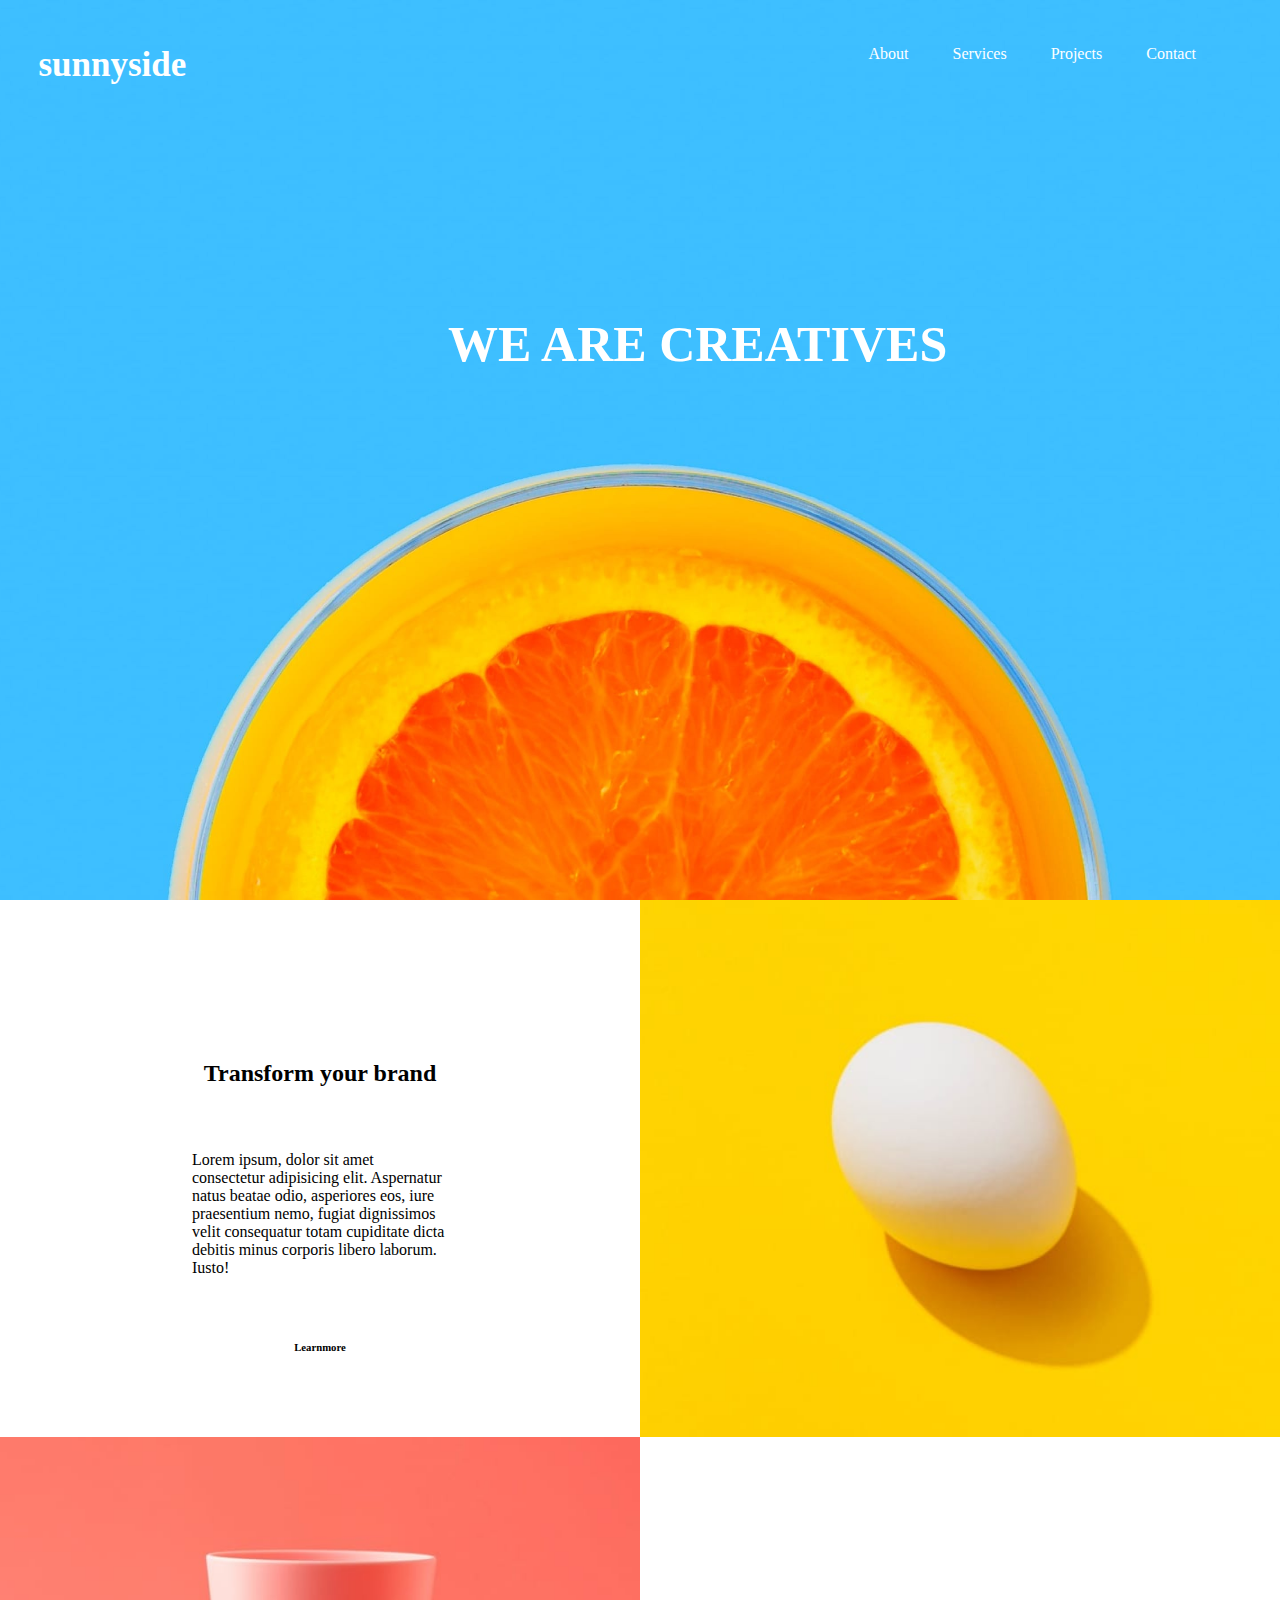
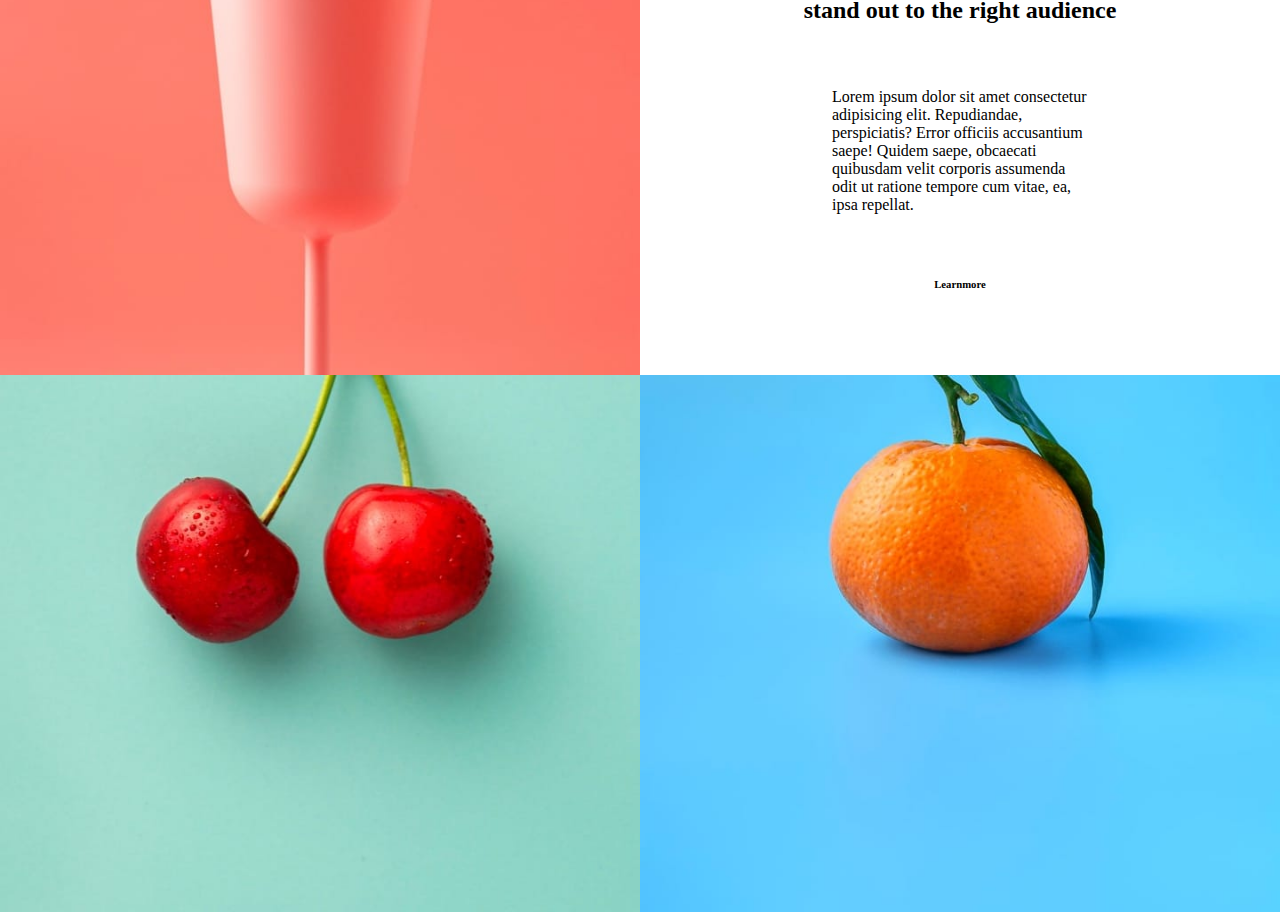
==== sunnyside/index.html @ 714a6fec "add" ====
<!DOCTYPE html>
<html lang="en">
<head>
    <meta charset="UTF-8">
    <meta name="viewport" content="width=device-width, initial-scale=1.0">
    <title>Document</title>
    <link rel="stylesheet" href="./css/style.css">
</head>
<body>
    <!-- page1 -->
    <div class="page1"><img class="img1" src="./pics/image-header.jpg" alt=""></div>
   <div class="nav">
    <h2 class="head1">sunnyside</h2>
    <div class="list">
        <a id="list" href="">About</a>
        <a id="list" href="">Services</a>
        <a id="list" href="">Projects</a>
        <a id="list" href="">Contact</a>
    </div>
    <h1 class="head2">WE ARE CREATIVES</h1>
   </div>
   <!--  -->
   <!-- grid -->
    <div class="parent">
        <div class="child1"><h2 class="head3">Transform your brand</h2>
        <p>Lorem ipsum, dolor sit amet consectetur adipisicing elit. Aspernatur natus beatae odio, asperiores eos, iure praesentium nemo, fugiat dignissimos velit consequatur totam cupiditate dicta debitis minus corporis libero laborum. Iusto!</p>
        <h6 class="head4">Learnmore</h6>
        </div>
        <div class="child2"><img class="img2" src="./pics/image-transform.jpg" alt=""></div>
        <div class="child3"><img class="img3" src="./pics/image-stand-out.jpg" alt=""></div>
        <div class="child4"><h2 class="head5">stand out to the right audience</h2>
        <p>Lorem ipsum dolor sit amet consectetur adipisicing elit. Repudiandae, perspiciatis? Error officiis accusantium saepe! Quidem saepe, obcaecati quibusdam velit corporis assumenda odit ut ratione tempore cum vitae, ea, ipsa repellat.</p>
        <h6 class="head6">Learnmore</h6>
        </div>
        <div class="child5"><img class="img4" src="./pics/image-graphic-design.jpg" alt=""></div>
        <div class="child6"><img class="img5" src="./pics/image-photography.jpg" alt=""></div>
    </div>
</body>
</html>
---- sunnyside/css/style.css ----
*{
    margin: 0;
    padding: 0;
}
.page1{
    width: 100%;
    height: 100vh;
    position: relative;
    flex-wrap: wrap;
}
.img1{
    width: 100%;
    height: 100vh;
    object-fit: cover ;
}
/* navbar */
.head1{
    position: absolute;
    top: 5%;
    left: 3%;
    font-size: 35px;
    color: white;
}
.list{
    position: absolute;
    top: 5%;
    right: 5%;
    flex-wrap: wrap;
}
a{
    padding: 20px;
    text-decoration: none;
    color: white;
    transition: .3s;
    flex-wrap: wrap;
}
a:hover{
    background-color: white;
    color: black;
    border-radius: 13px;
    transition: .3s;
}
.head2{
    position: absolute;
    top: 35%;
    left: 35%;
    font-size: 50px;
    color: white;
}
/*  */
/* grid */
.parent{
    width: 100%;
    height: 100%;
    display: grid;
    grid-template-columns: repeat(2,50%);
    flex-wrap: wrap;
}
.child2,.child1,.child3,.child4,.child5,.child6{
    width: 100%;
    height: 100%;
}
.img2{
    width: 100%;
    height: 100%;
}
.img3{
    width: 100%;
    height: 100%;
}
.img4{
    width: 100%;
    height: 100%;
}
.img5{
    width: 100%;
    height: 100%;
}
.head3{
    text-align: center;
    padding-top: 25%;
}
p{
    width: 40%;
    padding-left: 30%;
    padding-top: 10%;
}
.head4{
    padding-top: 10%;
    text-align: center;
}
.head5{
    text-align: center;
    padding-top: 25%;
}
.head6{
    padding-top: 10%;
    text-align: center;
}
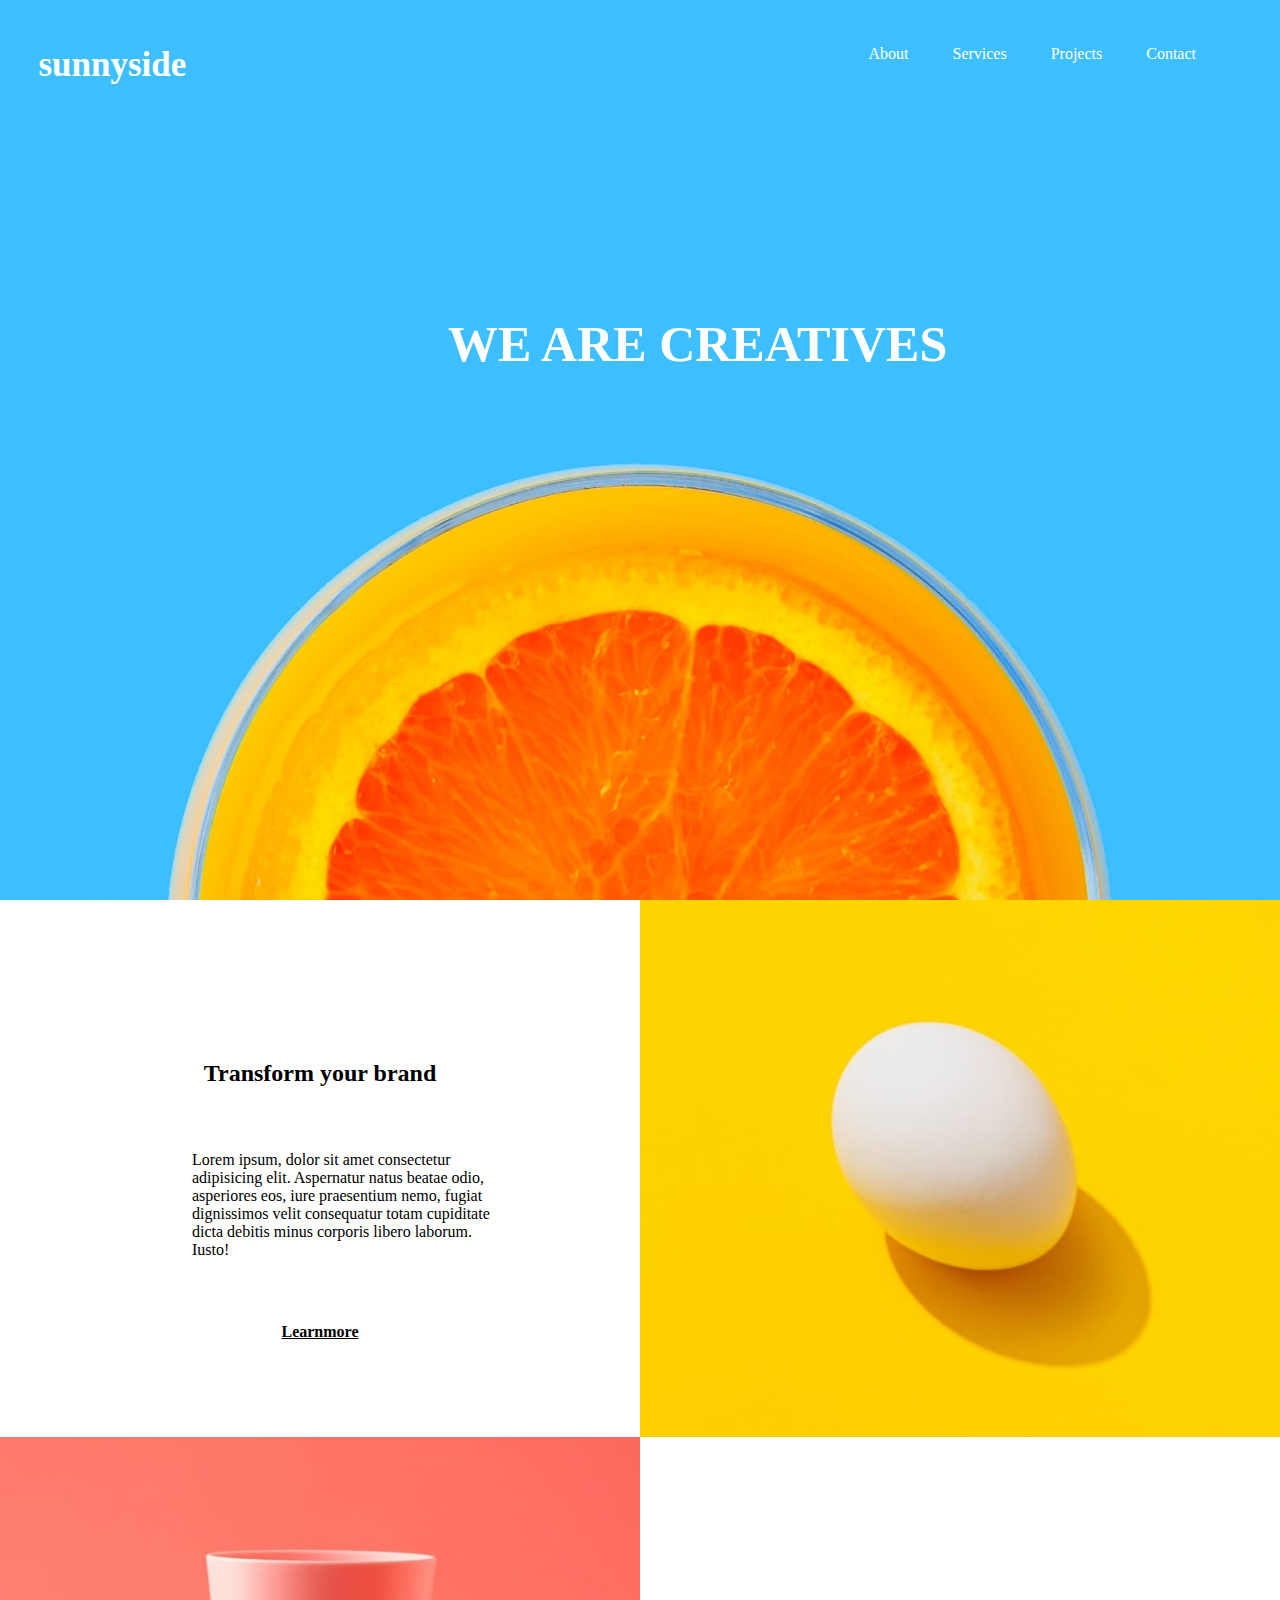
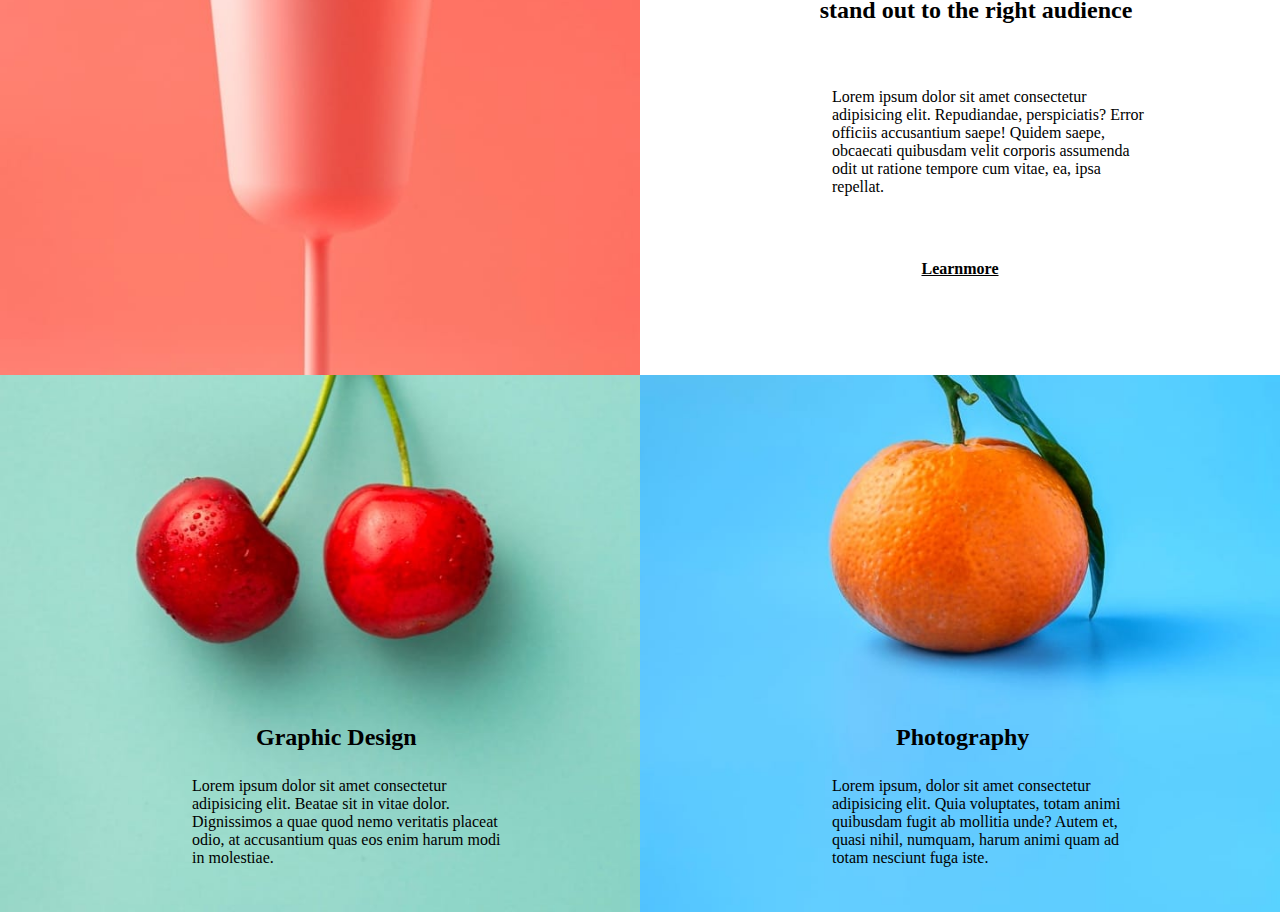
==== commit a4c65cfd: "add" ====
--- a/sunnyside/index.html
+++ b/sunnyside/index.html
@@ -24,16 +24,23 @@
     <div class="parent">
         <div class="child1"><h2 class="head3">Transform your brand</h2>
         <p>Lorem ipsum, dolor sit amet consectetur adipisicing elit. Aspernatur natus beatae odio, asperiores eos, iure praesentium nemo, fugiat dignissimos velit consequatur totam cupiditate dicta debitis minus corporis libero laborum. Iusto!</p>
-        <h6 class="head4">Learnmore</h6>
+        <h4 class="head4"><u>Learnmore</u></h4>
         </div>
         <div class="child2"><img class="img2" src="./pics/image-transform.jpg" alt=""></div>
         <div class="child3"><img class="img3" src="./pics/image-stand-out.jpg" alt=""></div>
         <div class="child4"><h2 class="head5">stand out to the right audience</h2>
         <p>Lorem ipsum dolor sit amet consectetur adipisicing elit. Repudiandae, perspiciatis? Error officiis accusantium saepe! Quidem saepe, obcaecati quibusdam velit corporis assumenda odit ut ratione tempore cum vitae, ea, ipsa repellat.</p>
-        <h6 class="head6">Learnmore</h6>
+        <h4 class="head6"><u>Learnmore</u></h4>
         </div>
-        <div class="child5"><img class="img4" src="./pics/image-graphic-design.jpg" alt=""></div>
-        <div class="child6"><img class="img5" src="./pics/image-photography.jpg" alt=""></div>
+        <div class="child5"><img class="img4" src="./pics/image-graphic-design.jpg" alt="">
+        <h2 class="head7">Graphic Design</h2>
+        <p class="para">Lorem ipsum dolor sit amet consectetur adipisicing elit. Beatae sit in vitae dolor. Dignissimos a quae quod nemo veritatis placeat odio, at accusantium quas eos enim harum modi in molestiae.</p>
+        </div>
+        <div class="child6"><img class="img5" src="./pics/image-photography.jpg" alt="">
+        <h2 class="head8">Photography</h2>
+        <p class="para">Lorem ipsum, dolor sit amet consectetur adipisicing elit. Quia voluptates, totam animi quibusdam fugit ab mollitia unde? Autem et, quasi nihil, numquam, harum animi quam ad totam nesciunt fuga iste.</p>
+        </div>
     </div>
+    <!--  -->
 </body>
 </html>--- a/sunnyside/css/style.css
+++ b/sunnyside/css/style.css
@@ -81,7 +81,7 @@
     padding-top: 25%;
 }
 p{
-    width: 40%;
+    width: 50%;
     padding-left: 30%;
     padding-top: 10%;
 }
@@ -92,13 +92,31 @@
 .head5{
     text-align: center;
     padding-top: 25%;
+    padding-left: 5%;
 }
 .head6{
     padding-top: 10%;
     text-align: center;
 }
+.child5,.child6{
+    position: relative;
+}
+.head7{
+    position: absolute;
+    top: 65%;
+    left: 40%;
+}
+.para{
+    position: absolute;
+    top: 63% ;
+    left: %;
+}
+.head8{
+    position: absolute;
+    top: 65%;
+    left: 40%;
+}
+/*  */
 
 
 
-
-
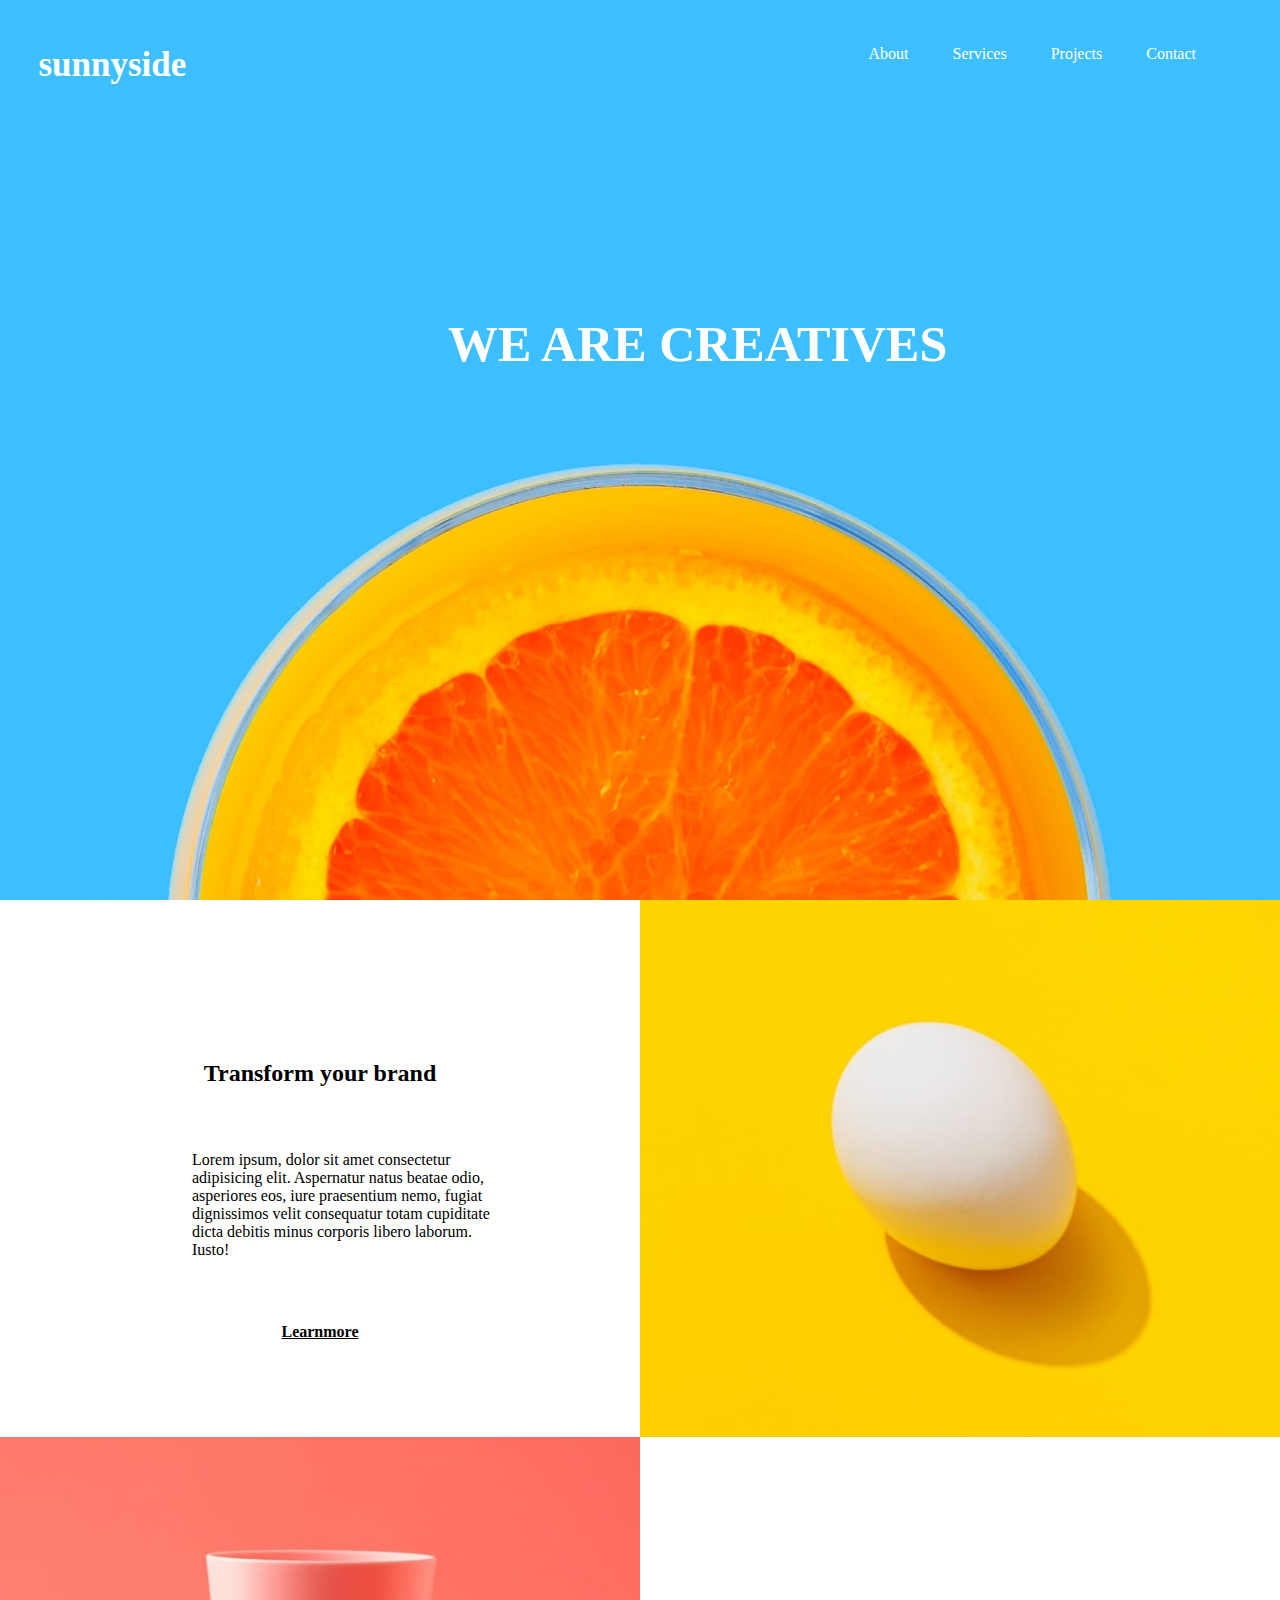
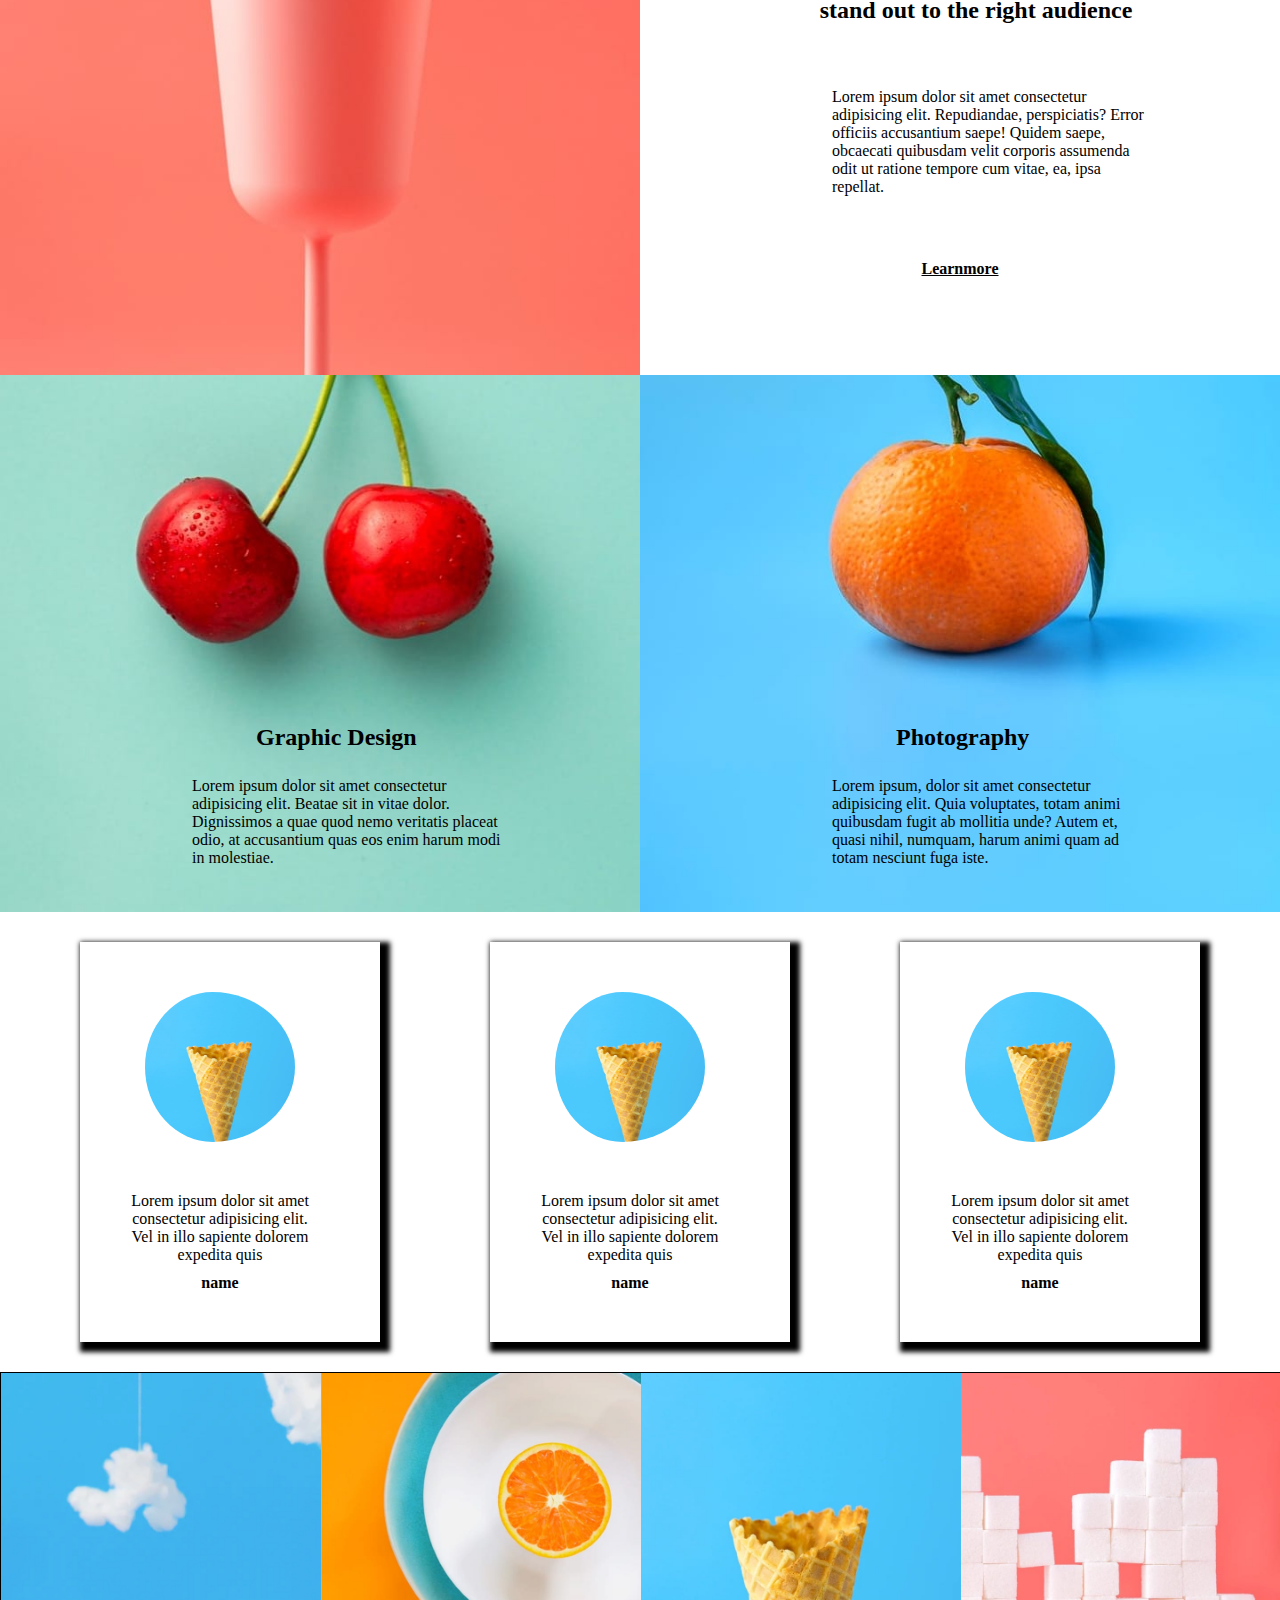
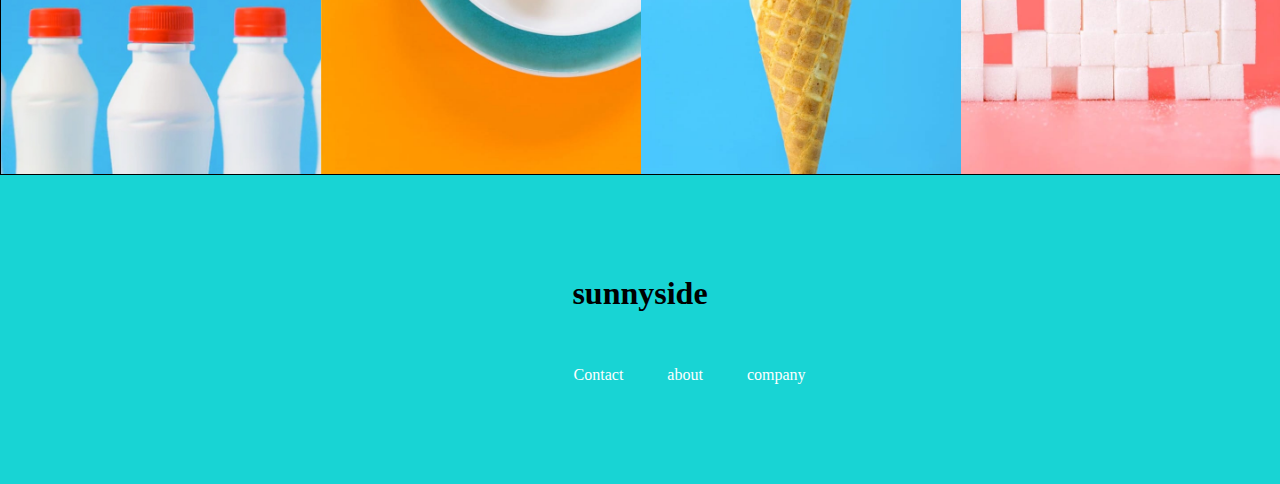
==== commit d3043950: "add" ====
--- a/sunnyside/index.html
+++ b/sunnyside/index.html
@@ -42,5 +42,43 @@
         </div>
     </div>
     <!--  -->
+    <!-- staff -->
+     <div class="father">
+        <div class="card">
+            <div class="staff"><img class="img6" src="./pics/image-gallery-cone.jpg" alt=""></div>
+            <div class="content">Lorem ipsum dolor sit amet consectetur adipisicing elit. Vel in illo sapiente dolorem expedita quis 
+                <h4 class="head9">name</h4>
+            </div>
+        </div>
+        <div class="card">
+            <div class="staff"><img class="img6" src="./pics/image-gallery-cone.jpg" alt=""></div>
+            <div class="content">Lorem ipsum dolor sit amet consectetur adipisicing elit. Vel in illo sapiente dolorem expedita quis 
+                <h4 class="head9">name</h4>
+            </div>
+        </div>
+        <div class="card">
+            <div class="staff"><img class="img6" src="./pics/image-gallery-cone.jpg" alt=""></div>
+            <div class="content">Lorem ipsum dolor sit amet consectetur adipisicing elit. Vel in illo sapiente dolorem expedita quis 
+                <h4 class="head9">name</h4>
+            </div>
+        </div>
+    </div>
+    <!--  -->
+    <!-- 4img -->
+     <div class="images">
+        <div class="son1"><img class="img7" src="./pics/image-gallery-milkbottles.jpg" alt=""></div>
+        <div class="son2"><img class="img8" src="./pics/image-gallery-orange.jpg" alt=""></div>
+        <div class="son3"><img class="img9" src="./pics/image-gallery-cone.jpg" alt=""></div>
+        <div class="son4"><img class="img0" src="./pics/image-gallery-sugarcubes.jpg" alt=""></div>
+     </div>
+     <!--  -->
+     <!-- end -->
+      <div class="end"><h1 class="head0">sunnyside</h1>
+    <div class="bar">
+        <a id="bar" href="">Contact</a>
+        <a id="bar" href="">about</a>
+        <a id="bar" href="">company</a>
+    </div>
+    </div>
 </body>
 </html>--- a/sunnyside/css/style.css
+++ b/sunnyside/css/style.css
@@ -117,6 +117,59 @@
     left: 40%;
 }
 /*  */
+/* staff */
+.father{
+    display: flex;
+    flex-direction: row;
+    justify-content: space-evenly;
+    flex-wrap: wrap;
+}
+.card{
+    width: 300px;
+    height: 400px;
+    margin: 30px;
+    box-shadow: 5px 5px 5px 5px;
+}
+.staff{
+    width: 100%;
+    height: 50%;
 
+}
+.img6{
+    width: 150px;
+    height: 150px;
+    border-radius: 100%;
+    padding: 50px;
+    padding-left: 65px;
+}
+.content{
+    width: 60%;
+    padding: 50px;
+    text-align: center;
+}
+.head9{
+    padding: 10px;
+}
+.images{
+    width: 100%;
+    height: 100%;
+    display: grid;
+    grid-template-columns: repeat(4,25%);
+    border: 1px solid;
+}
+.img7,.img8,.img9,.img0{
+    width: 100%;
+    height: 100%;
+}
+.end{
+    background-color: rgb(24, 212, 212);
+    padding: 100px;
+}
+.head0{
+    text-align: center;
 
-
+}
+.bar{
+    padding-left: 42%;
+    padding-top: 5%;
+}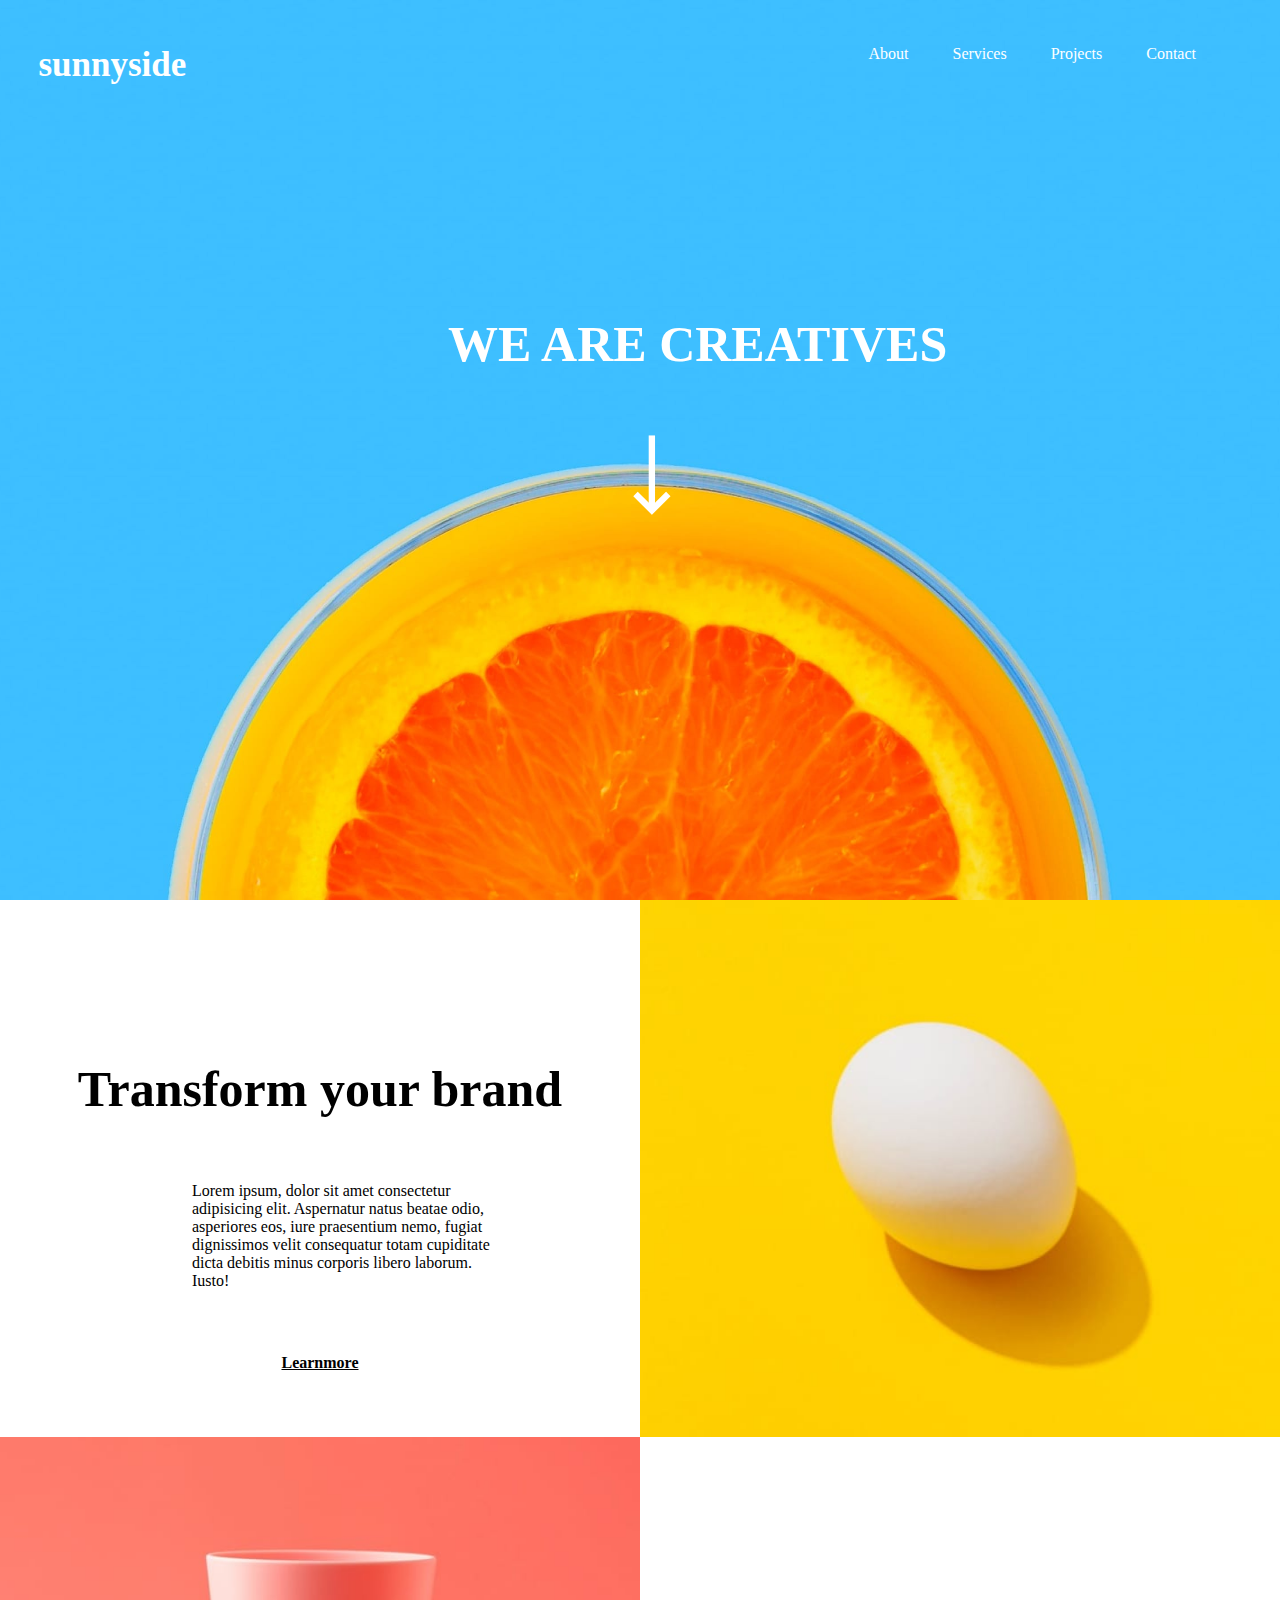
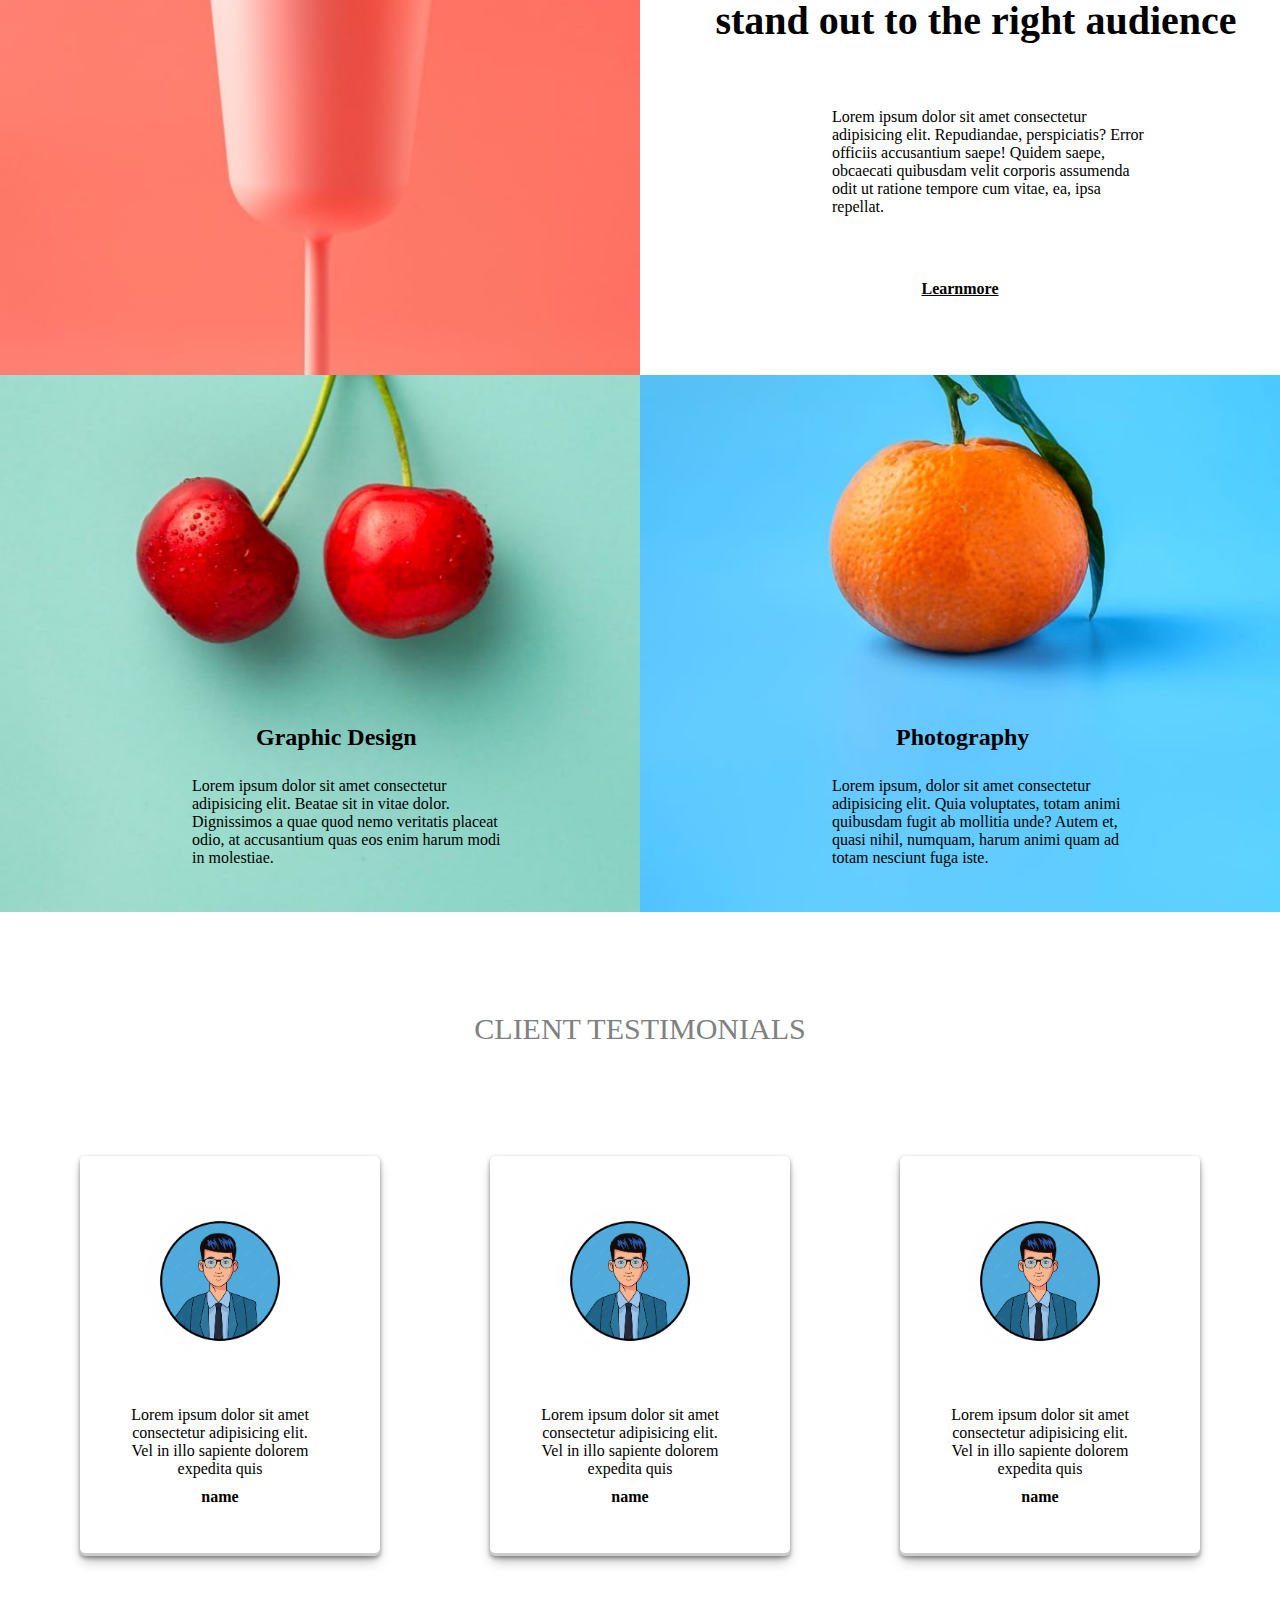
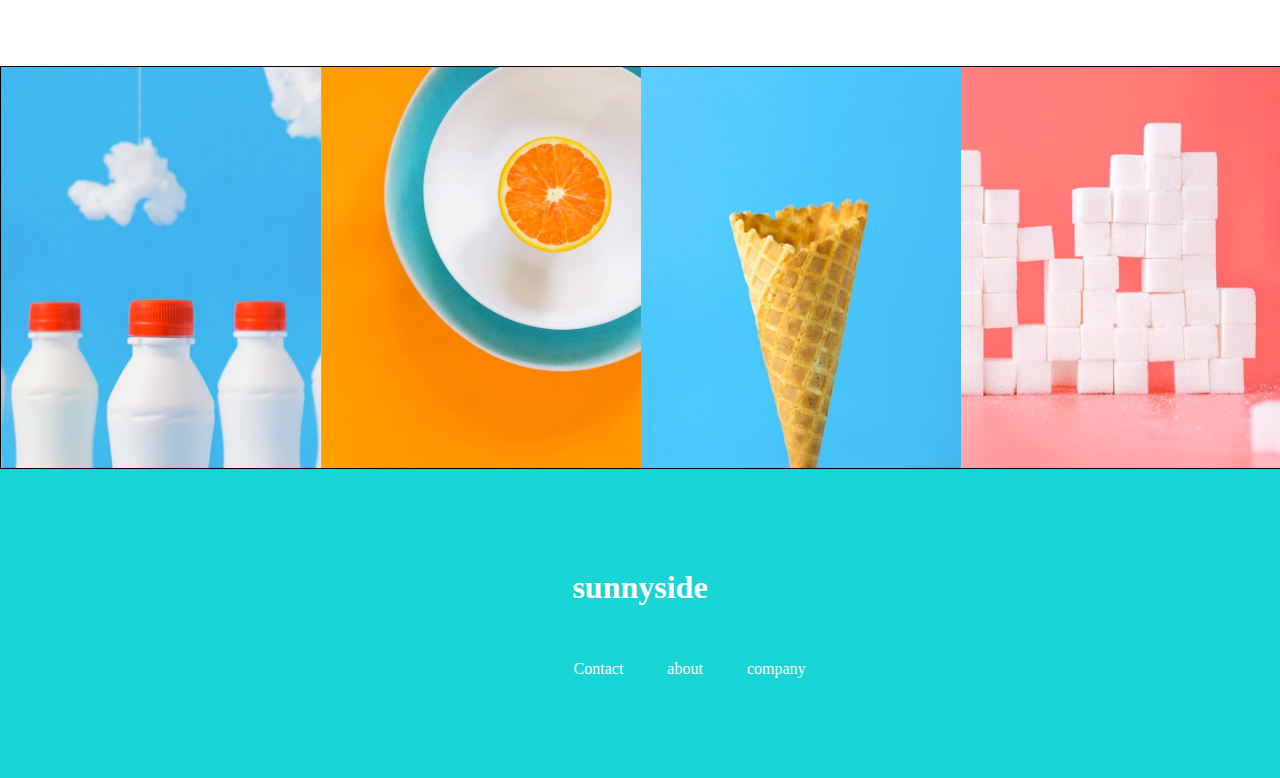
==== commit b3db7a50: "add" ====
--- a/sunnyside/index.html
+++ b/sunnyside/index.html
@@ -4,11 +4,16 @@
     <meta charset="UTF-8">
     <meta name="viewport" content="width=device-width, initial-scale=1.0">
     <title>Document</title>
+    <link rel="stylesheet" href="https://fonts.googleapis.com/css2?family=Material+Symbols+Outlined:opsz,wght,FILL,GRAD@24,400,0,0" />
     <link rel="stylesheet" href="./css/style.css">
+    
+   
 </head>
 <body>
     <!-- page1 -->
-    <div class="page1"><img class="img1" src="./pics/image-header.jpg" alt=""></div>
+    <div class="page1"><img class="img1" src="./pics/image-header.jpg" alt=""><span class="material-symbols-outlined">
+        trending_flat
+        </span></div>
    <div class="nav">
     <h2 class="head1">sunnyside</h2>
     <div class="list">
@@ -42,22 +47,24 @@
         </div>
     </div>
     <!--  -->
+    <!-- head -->
+     <div class="heading">CLIENT TESTIMONIALS</div>
     <!-- staff -->
      <div class="father">
         <div class="card">
-            <div class="staff"><img class="img6" src="./pics/image-gallery-cone.jpg" alt=""></div>
+            <div class="staff"><img class="img6" src="./pics/profile.png" alt=""></div>
             <div class="content">Lorem ipsum dolor sit amet consectetur adipisicing elit. Vel in illo sapiente dolorem expedita quis 
                 <h4 class="head9">name</h4>
             </div>
         </div>
         <div class="card">
-            <div class="staff"><img class="img6" src="./pics/image-gallery-cone.jpg" alt=""></div>
+            <div class="staff"><img class="img6" src="./pics/profile.png" alt=""></div>
             <div class="content">Lorem ipsum dolor sit amet consectetur adipisicing elit. Vel in illo sapiente dolorem expedita quis 
                 <h4 class="head9">name</h4>
             </div>
         </div>
         <div class="card">
-            <div class="staff"><img class="img6" src="./pics/image-gallery-cone.jpg" alt=""></div>
+            <div class="staff"><img class="img6" src="./pics/profile.png" alt=""></div>
             <div class="content">Lorem ipsum dolor sit amet consectetur adipisicing elit. Vel in illo sapiente dolorem expedita quis 
                 <h4 class="head9">name</h4>
             </div>
--- a/sunnyside/css/style.css
+++ b/sunnyside/css/style.css
@@ -47,6 +47,25 @@
     font-size: 50px;
     color: white;
 }
+.material-symbols-outlined {
+    font-family: 'Material Symbols Outlined';
+    font-weight: normal;
+    font-style: normal;
+    font-size: 100px;
+    color: white;
+    position: absolute;
+    top: 47%;
+    left: 47%;
+    rotate: 90deg;
+    line-height: 1;
+    letter-spacing: normal;
+    text-transform: none;
+    display: inline-block;
+    white-space: nowrap;
+    word-wrap: normal;
+    direction: ltr;
+    
+  }
 /*  */
 /* grid */
 .parent{
@@ -79,6 +98,7 @@
 .head3{
     text-align: center;
     padding-top: 25%;
+    font-size: 50px;
 }
 p{
     width: 50%;
@@ -93,6 +113,7 @@
     text-align: center;
     padding-top: 25%;
     padding-left: 5%;
+    font-size: 40px;
 }
 .head6{
     padding-top: 10%;
@@ -117,18 +138,30 @@
     left: 40%;
 }
 /*  */
+/* HEAD */
+.heading{
+    text-align: center;
+    padding: 30px;
+    padding-top: 100px;
+    font-size: 30px;
+    color: grey;
+    /*  */
+}
 /* staff */
 .father{
     display: flex;
     flex-direction: row;
     justify-content: space-evenly;
     flex-wrap: wrap;
+    padding-top: 50px;
+    padding-bottom: 80px;
 }
 .card{
     width: 300px;
     height: 400px;
     margin: 30px;
-    box-shadow: 5px 5px 5px 5px;
+    border-radius: 5px;
+    box-shadow:rgba(0, 0, 0, 0.4) 0px 2px 4px, rgba(0, 0, 0, 0.3) 0px 7px 13px -3px, rgba(0, 0, 0, 0.2) 0px -3px 0px inset;;
 }
 .staff{
     width: 100%;
@@ -161,15 +194,18 @@
     width: 100%;
     height: 100%;
 }
+/*  */
+/* end */
 .end{
     background-color: rgb(24, 212, 212);
     padding: 100px;
 }
 .head0{
     text-align: center;
+    color: white;
 
 }
 .bar{
     padding-left: 42%;
     padding-top: 5%;
-}+}
